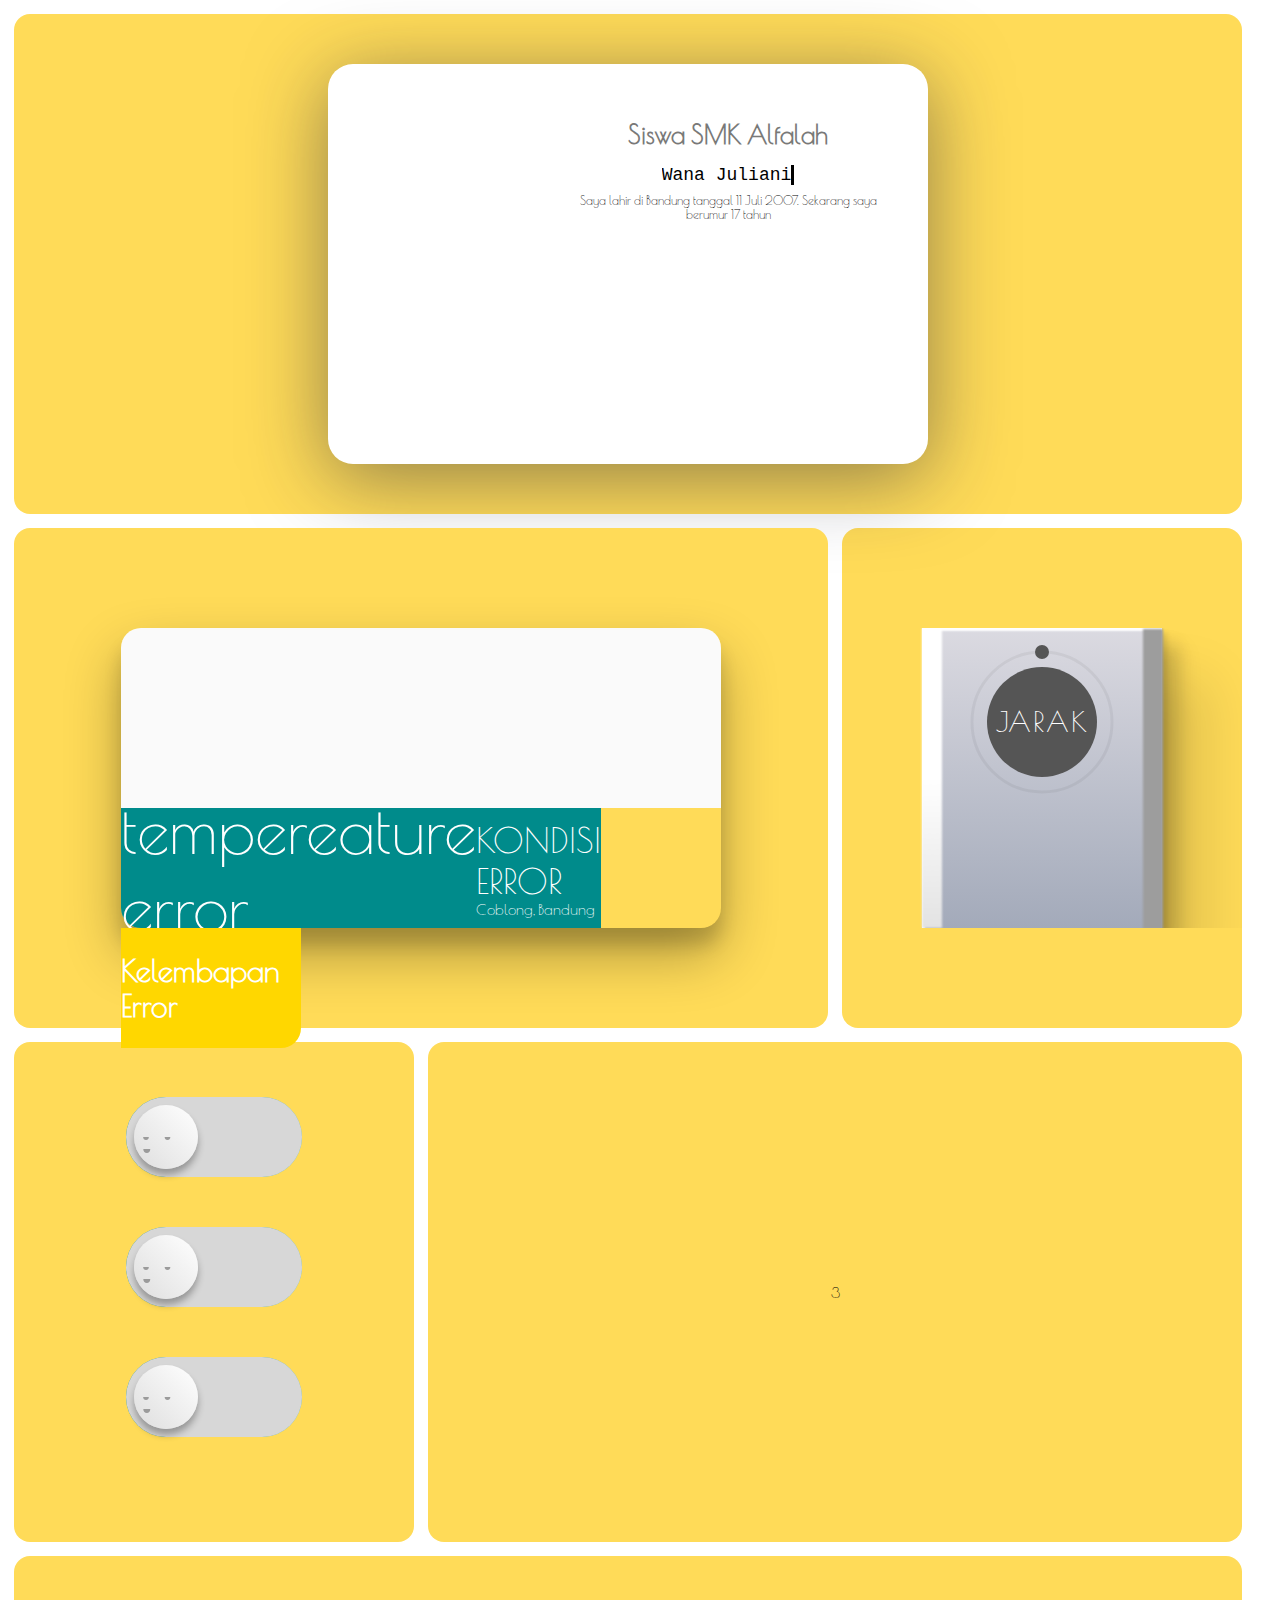
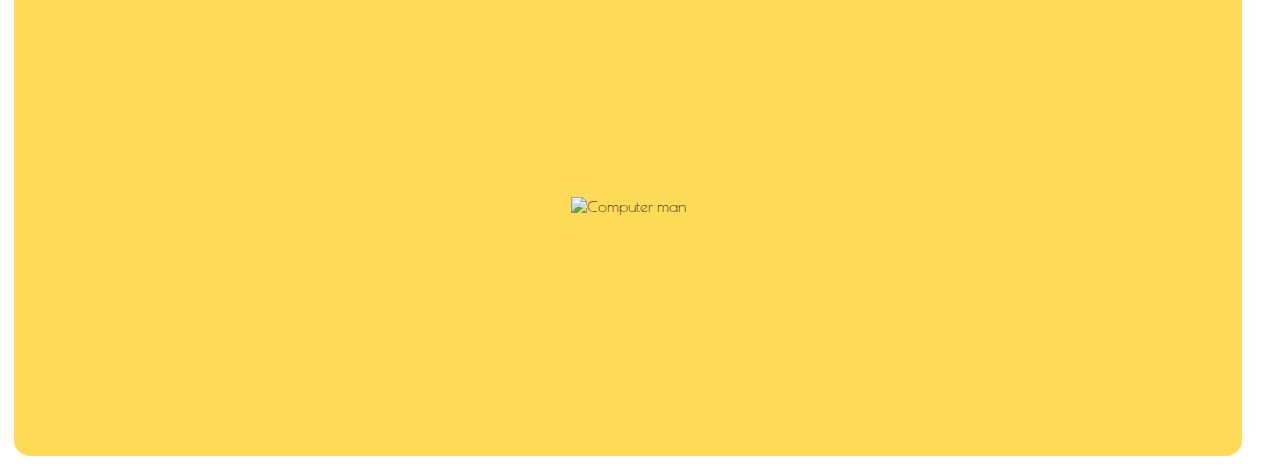
==== index.html @ cce50563 "Add files via upload" ====
<!DOCTYPE html>
<html lang="en">
  <head>
    <meta charset="UTF-8" />
    <meta name="viewport" content="width=device-width, initial-scale=1.0" />
    <link rel="stylesheet" href="style.css">
    <title>Bento latihan</title>
  </head>
  <body>
    <main class="bento_box">
      <div class="bento_container" variant-1>
        <div class="bento_item" style="--rows: 3; --columns: 1">
            <div class="button-display">
            <div class="checkbox-wrapper-5">
                <div class="check">
                  <input id="checkbox-1" type="checkbox" onclick="toggleLED()">
                  <label for="checkbox-1"></label>
                </div>
              </div>
            <div class="checkbox-wrapper-5">
                <div class="check">
                  <input id="checkbox-2" type="checkbox" onclick="toggleLED()">
                  <label for="checkbox-2"></label>
                </div>
              </div>
            <div class="checkbox-wrapper-5">
                <div class="check">
                  <input id="checkbox-3" type="checkbox" onclick="toggleLED()">
                  <label for="checkbox-3"></label>
                </div>
              </div>
            </div>
        </div>
        <div class="bento_item" style="--rows: 3; --columns: span 2">
            3
        </div>
        <div class="bento_item" style="--rows: 2; --columns: 3/4">
            <div class="bar_container">
                <div class="bar_box">
                  <div class="bar_shadow"></div>
                  <div class="bar_content">
                    <div class="bar_percent" data-text="Jarak" style="--num: 0">
                      <div class="bar_dot"></div>
                      <svg>
                        <circle cx="70" cy="70" r="70"></circle>
                        <circle cx="70" cy="70" r="70"></circle>
                      </svg>
                    </div>
                    <div class="bar_number">
                      <h2 id="nilaisuhu">0 <span>C</span></h2>
                    </div>
                  </div>
                </div>
              </div>
        </div>
        <div class="bento_item" style="--rows: span 1; --columns: span 3">
          <img src="https://img1.picmix.com/output/stamp/normal/6/4/6/7/637646_3f2a5.gif" alt="Computer man">
        </div>
        <div class="bento_item" style="--rows: 1; --columns: span 3">
            <center>
                <div class="card">
                  <div class="card-text">
                    <div class="portada"></div>
                    <div class="title-total">
                      <div class="title">Siswa SMK Alfalah</div>
                      <div class="typing-demo">Wana Juliani</div>
    
                      <div class="desc">
                        Saya lahir di Bandung tanggal 11 Juli 2007. Sekarang saya
                        berumur 17 tahun
                      </div>
                      <div class="actions">
                        <button><i class="far fa-heart"></i></button>
                        <button><i class="far fa-envelope"></i></button>
                        <button><i class="fas fa-user-friends"></i></button>
                      </div>
                    </div>
                  </div>
                </div>
              </center>
        </div>
        <div class="bento_item" style="--rows: 2; --columns: span 2">
            <div class="widget_container">
                <article class="widget">
                    <div class="weatherIcon" id="weatherIcon">
                        <i class="wi wi-cloud"></i>
                    </div>
                    <div class="weatherInfo">
                        <div class="temperature" id="tempID">
                            <span>tempereature error</span>
                        </div>
                        <div class="description">
                            <div class="weatherCondition" id="conditionID"> Kondisi Error</div>
                            <div class="location" id="locationID"> Coblong, Bandung</div>
                        </div>
                    </div>
                    <div class="humid" id="humidID"> Kelembapan Error</div>
                </article>
              </div>
        </div>
      </div>
    </main>
  </body>
  <script src="https://code.jquery.com/jquery-3.3.1.slim.min.js" integrity="sha384-q8i/X+965DzO0rT7abK41JStQIAqVgRVzpbzo5smXKp4YfRvH+8abtTE1Pi6jizo" crossorigin="anonymous"></script>
  <script src="https://cdn.jsdelivr.net/npm/popper.js@1.14.6/dist/umd/popper.min.js" integrity="sha384-wHAiFfRlMFy6i5SRaxvfOCifBUQy1xHdJ/yoi7FRNXMRBu5WHdZYu1hA6ZOblgut" crossorigin="anonymous"></script>
  <script src="https://cdn.jsdelivr.net/npm/bootstrap@4.2.1/dist/js/bootstrap.min.js" integrity="sha384-B0UglyR+jN6CkvvICOB2joaf5I4l3gm9GU6Hc1og6Ls7i6U/mkkaduKaBhlAXv9k" crossorigin="anonymous"></script>
  
  <script src="https://cdnjs.cloudflare.com/ajax/libs/jquery/3.6.0/jquery.min.js"></script>
  <script src="https://cdn.jsdelivr.net/npm/bootstrap@5.2.0-beta1/dist/js/bootstrap.bundle.min.js"></script>
  <script src="https://cdnjs.cloudflare.com/ajax/libs/js-polyfills/0.1.43/polyfill.min.js"></script>

  <script src="https://www.gstatic.com/firebasejs/7.20.0/firebase-app.js"></script>
  <script src="https://www.gstatic.com/firebasejs/7.20.0/firebase-analytics.js"></script>
  <script src="https://www.gstatic.com/firebasejs/7.20.0/firebase-auth.js"></script>
  <script src="https://www.gstatic.com/firebasejs/7.20.0/firebase-database.js"></script>
  <script type="module"> //fungsi module ini supaya di private
    // Import the functions you need from the SDKs you need
    import { initializeApp } from "https://www.gstatic.com/firebasejs/11.6.0/firebase-app.js";
    import { getDatabase, ref, onValue, set } from "https://www.gstatic.com/firebasejs/11.6.0/firebase-database.js";
    // TODO: Add SDKs for Firebase products that you want to use
    // https://firebase.google.com/docs/web/setup#available-libraries

    // Your web app's Firebase configuration
    const firebaseConfig = {
      apiKey: "AIzaSyC9MPGLkgx3PmyW51H5yeWU5p5nCiyGgio",
      authDomain: "cobafirebasearduino.firebaseapp.com",
      databaseURL: "https://cobafirebasearduino-default-rtdb.asia-southeast1.firebasedatabase.app",
      projectId: "cobafirebasearduino",
      storageBucket: "cobafirebasearduino.firebasestorage.app",
      messagingSenderId: "455802594258",
      appId: "1:455802594258:web:f74f4622057d3cdf2b9e0b"
    };

    // Initialize Firebase
    const app = initializeApp(firebaseConfig);
    const db = getDatabase(app);
    const ledRef = ref(db, 'aktuator');
    const dhtRef = ref(db, 'Suhu');
    const usRef = ref(db, 'Sensor'); //nama tabel

    // WIDGET SCRIPT START
    //variabel untuk suhu dan kelembapan
    let humidity = 23; //nilai awal kelembapan
    let temperature = 20; //nilai awal suhu
    //variable untuk mengatur nilai suhu
    let jarakValue = 50;

    //fungsi mengganti tulisan berdasarkan suhu
    function updateWeatherCondition(tempValue){
        const conditionElement  = document.getElementById("conditionID");

        //buat mengganti tulisan
        if (tempValue > 0 && tempValue <= 19  ) {
            conditionElement.textContent = "Dingin";
        }else if(tempValue >= 20 && tempValue <= 30) {
            conditionElement.textContent = "Sedang";
        }else if (tempValue >= 31 ){
            conditionElement.textContent = "Panas";
        }
    }

    //fungsi untuk update suhu, kelembapan dan icon
    function updateWeather(humidValue, tempValue){
        const temperatureElement = document.getElementById("tempID");
        const humidElement = document.getElementById("humidID");
        const iconElement = document.getElementById("weatherIcon");

        //update suhu
        temperatureElement.innerHTML = `<span>${tempValue}&deg;C</span>`;
        //update kelembapan
        humidElement.textContent = `${humidValue}%`;
        //update icon
        let iconClass = "wi wi-refresh";
        if (humidValue >= 0 && humidValue <= 20){
            iconClass = "wi wi-day-cloudy"; //cerah 
        } else if (humidValue >= 21 && humidValue <= 50){
            iconClass = "wi wi-day-fog"; //kabut
        } else if (humidValue > 51 ){
            iconClass = "wi wi-day-thunderstorm"; //hujan gede
        }

        //untuk mengganti class
        iconElement.innerHTML = `<i class="${iconClass}"></i>`;
        updateWeatherCondition(tempValue);
    }

    // updateWeather(humidity, temperature);
    // WIDGET SCRIPT END

    //untuk mengubah status led 
    //onValue berfungsi untuk mengambil data dari firebase
    //snapshot berfungsi untuk mengambil data secara realtime
    onValue(ledRef, (snapshot) => {
      const led = snapshot.val();
      if (snapshot.exists()){
        Object.keys(led).forEach((key, index)=>{
        document.getElementById(`checkbox-${index+1}`).checked = led[key] === 1;
      });
    }console.log('status LED berubah', Object.values(led));
    });

    //untuk  dht
    onValue(dhtRef, (snapshot) => {
      if (snapshot.exists()){
        //ketika data tidak kosong maka perintah ini dijalankan
        const data = snapshot.val();
       temperature = data.t;
       humidity = data.h;
       console.log("Temperature update", temperature);
       console.log("Kelembapan update", humidity);
       updateWeather(humidity, temperature);
      } else {
        //ketika data kosong atau 0 maka data ini dijalankan
        console.log("Data DHT tidak ada");}
    }, (error) => {
      //jika error data ini yang dijalankan
      console.log("error baca data DHT");
    });

    //untuk mengambil data sensor ultrasonic
    onValue(usRef, (snapshot) => {
      if (snapshot.exists()){
        const data = snapshot.val();
        let nilaiJarak = data.jarak;
        console.log("jarak berubah", nilaiJarak);

        //untuk mengganti css --num
        const barPercentElement = document.querySelector(".bar_percent");
        barPercentElement.style.setProperty("--num", nilaiJarak);

        const percentageElement = document.getElementById("nilaisuhu");
        percentageElement.textContent = `${nilaiJarak} cm`;
      } else {
        console.log("data ultrasonic tidak ada");
      }
    });


    //window fungsinya mengubah yang tadinya private menjadi public
    window.toggleLED = () => {
      const ledState = [1, 2, 3].map(i => document.getElementById(`checkbox-${i}`).checked ? 1 : 0);
      
      set(ledRef, {
        led1: ledState[0],
        led2: ledState[1],
        led3: ledState[2]
      }).then(() => console.log("LED state updated in Firebase"))
        .catch(() => console.log("Failed to update LED state"));
    }
  </script>
</html>
---- style.css ----
@import url(https://fonts.googleapis.com/css?family=Poiret+One);
    @import url(https://cdnjs.cloudflare.com/ajax/libs/weather-icons/2.0.9/css/weather-icons.min.css);
      body {
        padding: 0;
        margin: 0;
      }

      .bento_box {
        display: flex;
        flex-wrap: wrap;
        gap: 1ch;
        padding: 1ch;
        min-block-size: 100vh;
      }

      .bento_container {
        display: grid;
        grid-template-rows: 500px 500px 500px 500px ;
        gap: 1ch;
        min-height: inherit;
        flex: 2 0 320px;
      }

      .bento_container[variant-1] {
        grid-template-columns: 400px 400px 400px;

        --bg: #FFDB58;
        /* --bg: #8db0be; */
        /* background: rgb(212,230,235);
        background: radial-gradient(circle, rgba(212,230,235,0.6392682072829132) 0%, rgba(0,212,255,0.6448704481792717) 100%); */
        /*  */
        /* background: rgb(212,230,235);
background: radial-gradient(circle, rgba(212,230,235,0.6392682072829132) 0%, rgba(0,212,255,0.42638305322128855) 100%); */
      }

      .bento_item {
        height: 100%;
        width: 100%;
        background-color: var(--bg);
        grid-column: var(--columns, span 1);
        grid-row: var(--rows, span 1);
        border-radius: 1rem;
        display: grid;
        position: relative;
        place-items: center;
      }

      /* PROFILE CARD START */
      .card {
        background: #fff;
        border-radius: 4px;
        box-shadow: 0px 14px 80px rgba(34, 35, 58, 0.5);
        max-width: 600px;
        height: 400px;
        display: flex;
        flex-direction: row;
        border-radius: 25px;
        position: relative;
      }
      .card h2 {
        margin: 0;
        padding: 0 1rem;
      }
      .card .title {
        padding: 1rem;
        text-align: center;
        color: rgb(121, 121, 120);
        font-weight: bold;
        font-size: 25px;
      }
      .card .desc {
        padding: 0.5rem 1rem;
        font-size: 12px;
      }
      .card .actions {
        display: grid;
        grid-template-columns: repeat(3, 1fr);
        align-items: center;
        padding: 0.5rem 1rem;
      }
      .card svg {
        width: 85px;
        height: 85px;
        margin: 0 auto;
      }

      .img-avatar {
        width: 80px;
        height: 80px;
        position: absolute;
        border-radius: 50%;
        border: 6px solid white;
        background-image: linear-gradient(-60deg, #16a085 0%, #f4d03f 100%);
        top: 15px;
        left: 85px;
      }

      .card-text {
        display: grid;
        grid-template-columns: 1fr 2fr;
      }

      .title-total {
        padding: 2.5em 1.5em 1.5em 1.5em;
      }

      path {
        fill: white;
      }

      .img-portada {
        width: 100%;
      }

      .portada {
        width: 100%;
        height: 100%;
        border-top-left-radius: 20px;
        border-bottom-left-radius: 20px;
        background-image: url("https://res.cloudinary.com/jerrick/image/upload/c_scale,f_jpg,q_auto/669b6d90fedb49001d542994.jpg");
        background-position: bottom center;
        background-size: cover;
      }

      button {
        border: none;
        background: none;
        font-size: 24px;
        color: #8bc34a;
        cursor: pointer;
        transition: 0.5s;
        
      }

      button:hover {
          color: #4caf50;
          transform: rotate(22deg);
        }

      .wrapper {
        height: 100vh;
        /* /This part is important for centering/ */
        display: grid;
        place-items: center;
      }

      .typing-demo {
        width: 12ch;
        animation: typing 2s steps(22), blink 0.5s step-end infinite alternate;
        white-space: nowrap;
        overflow: hidden;
        border-right: 3px solid;
        font-family: monospace;
        font-size: 18px;
      }

      @keyframes typing {
        from {
          width: 0;
        }
      }

      @keyframes blink {
        50% {
          border-color: transparent;
        }
      }
      /* PROFILE CARD END */
      /* CHECKBOX  START */
      .checkbox-wrapper-5 .check {
      --size: 80px;
    
      margin-bottom: 50px;
      position: relative;
      background: linear-gradient(90deg,  #078898, #66B9BF);
      line-height: 0;
      perspective: 400px;
      font-size: var(--size);
    }
  
    .checkbox-wrapper-5 .check input[type="checkbox"],
    .checkbox-wrapper-5 .check label,
    .checkbox-wrapper-5 .check label::before,
    .checkbox-wrapper-5 .check label::after,
    .checkbox-wrapper-5 .check {
      appearance: none;
      display: inline-block;
      border-radius: var(--size);
      border: 0;
      transition: .35s ease-in-out;
      box-sizing: border-box;
      cursor: pointer;
    }
  
    .checkbox-wrapper-5 .check label {
      width: calc(2.2 * var(--size));
      height: var(--size);
      background: #d7d7d7;
      overflow: hidden;
    }
  
    .checkbox-wrapper-5 .check input[type="checkbox"] {
      position: absolute;
      z-index: 1;
      width: calc(.8 * var(--size));
      height: calc(.8 * var(--size));
      top: calc(.1 * var(--size));
      left: calc(.1 * var(--size));
      background: linear-gradient(45deg, #dedede, #ffffff);
      box-shadow: 0 6px 7px rgba(0,0,0,0.3);
      outline: none;
      margin: 0;
    }
  
    .checkbox-wrapper-5 .check input[type="checkbox"]:checked {
      left: calc(1.3 * var(--size));
    }
  
    .checkbox-wrapper-5 .check input[type="checkbox"]:checked + label {
      background: transparent;
    }
  
    .checkbox-wrapper-5 .check label::before,
    .checkbox-wrapper-5 .check label::after {
      content: "· ·";
      position: absolute;
      overflow: hidden;
      left: calc(.15 * var(--size));
      top: calc(.5 * var(--size));
      height: var(--size);
      letter-spacing: calc(-0.04 * var(--size));
      color: #9b9b9b;
      font-family: "Times New Roman", serif;
      z-index: 2;
      font-size: calc(.6 * var(--size));
      border-radius: 0;
      transform-origin: 0 0 calc(-0.5 * var(--size));
      backface-visibility: hidden;
    }
  
    .checkbox-wrapper-5 .check label::after {
      content: "●";
      top: calc(.65 * var(--size));
      left: calc(.2 * var(--size));
      height: calc(.1 * var(--size));
      width: calc(.35 * var(--size));
      font-size: calc(.2 * var(--size));
      transform-origin: 0 0 calc(-0.4 * var(--size));
    }
  
    .checkbox-wrapper-5 .check input[type="checkbox"]:checked + label::before,
    .checkbox-wrapper-5 .check input[type="checkbox"]:checked + label::after {
      left: calc(1.55 * var(--size));
      top: calc(.4 * var(--size));
      line-height: calc(.1 * var(--size));
      transform: rotateY(360deg);
    }
  
    .checkbox-wrapper-5 .check input[type="checkbox"]:checked + label::after {
      height: calc(.16 * var(--size));
      top: calc(.55 * var(--size));
      left: calc(1.6 * var(--size));
      font-size: calc(.6 * var(--size));
      line-height: 0;
    }
      /* CHECKBOX  END */

      :root {
        --num: 0;
        /* fungsinya sebagai nilai default suhu */
      }
      .bar_container {
        width: 100%;
        display: flex;
        justify-content: center;
        align-items: center;
        flex-wrap: wrap;
        gap: 80px 100px;
        overflow: hidden;
        /* background: #cfd1e167; */
        box-sizing: border-box;
      }
      .bar_box {
        position: relative;
        width: 240px;
        height: 300px;
        display: flex;
        justify-content: center;
        align-items: center;
      }

      .bar_box::before {
        content: "";
        position: absolute;
        top: 0;
        left: 0;
        width: 20px;
        height: 100%;
        background: linear-gradient(#fff, #fff, #e3e3e3);
        filter: blur(1px);
        z-index: 1;
      }

      .bar_box::after {
        content: "";
        position: absolute;
        top: 1px;
        right: -1px;
        width: 20px;
        height: 100%;
        background: #9d9d9d;
        filter: blur(1px);
        z-index: 1;
      }

      .bar_box .bar_shadow {
        position: absolute;
        width: 100%;
        height: 0%;
        background: #eee;
      }

      .bar_box .bar_shadow::before {
        content: "";
        position: absolute;
        top: 0;
        left: calc(100% + 5px);
        width: 100%;
        height: 200%;
        background: linear-gradient(rgba(0, 0, 0, 0.075), transparent);
        transform: skewX(45deg);
      }

      .bar_box .bar_shadow::after {
        content: "";
        position: absolute;
        bottom: -200%;
        left: calc(100% + 15px);
        width: 100%;
        height: 200%;
        background: linear-gradient(rgba(0, 0, 0, 0.075), transparent);
        transform: skewX(45deg);
      }

      .bar_box .bar_content {
        position: relative;
        width: 100%;
        height: 100%;
        background: linear-gradient(#dbdae1, #a3aaba);
        box-shadow: 5px 5px 5px rgba(0, 0, 0, 0.1),
          15px 15px 15px rgba(0, 0, 0, 0.1), 20px 20px 20px rgba(0, 0, 0, 0.1),
          50px 50px 50px rgba(0, 0, 0, 0.1), inset 3px 3px 2px #fff;
        display: flex;
        flex-direction: column;
        justify-content: center;
        align-items: center;
      }

      .bar_box .bar_content .bar_percent {
        position: relative;
        width: 150px;
        height: 150px;
      }

      .bar_box .bar_content .bar_percent::before {
        content: attr(data-text);
        position: absolute;
        inset: 20px;
        background: #555;
        border-radius: 50%;
        display: flex;
        justify-content: center;
        align-items: center;
        color: #fff;
        font-size: 1.75rem;
        letter-spacing: 0.1rem;
        text-transform: uppercase;
      }

      .bar_box .bar_content .bar_percent svg {
        position: relative;
        width: 150px;
        height: 150px;
        transform: rotate(270deg);
      }

      .bar_box .bar_content .bar_percent svg circle {
        width: 100%;
        height: 100%;
        fill: transparent;
        stroke-width: 3;
        stroke: rgba(0, 0, 0, 0.05);
        transform: translate(5px, 5px);
      }

      .bar_box .bar_content .bar_percent svg circle:nth-child(2) {
        stroke: #555;
        stroke-dasharray: 440;
        stroke-dashoffset: calc(440 - (440 * var(--num)) / 100);
        opacity: 0;
        animation: fadeIn 1s linear forwards;
        animation-delay: 2.5s;
      }

      @keyframes fadeIn {
        0% {
          opacity: 0;
        }
        100% {
          opacity: 1;
        }
      }

      .bar_box .bar_content .bar_percent .bar_dot {
        position: absolute;
        inset: 5px;
        z-index: 10;
        animation: animateDot 2s linear forwards;
      }

      @keyframes animateDot {
        0% {
          transform: rotate(0deg);
        }
        100% {
          transform: rotate(calc(3.6deg * var(--num)));
        }
      }

      .bar_box .bar_content .bar_percent .bar_dot::before {
        content: "";
        position: absolute;
        top: -7px;
        left: 50%;
        transform: translateX(-50%);
        width: 14px;
        height: 14px;
        background: #555;
        border-radius: 50%;
      }

      .bar_box .bar_content .bar_number {
        position: relative;
        inset: 0;
        opacity: 0;
        animation: fadeIn 1s linear forwards;
        animation-delay: 2.5s;
      }

      .bar_box .bar_content .bar_number h2 {
        font-size: 2.5rem;
        color: #555;
      }

      .bar_box .bar_content .bar_number h2 span {
        font-weight: 300;
        font-size: 1.5rem;
      }

      /* style widget start */

  
        /* 20px: 20px; */
  
        body {
          font-family: Poiret One;
        }
        .widget {
          position: relative;
          top: 50%;
          left: 50%;
          display: flex;
          height: 300px;
          width: 600px;
          transform: translate(-50%, -50%);
          flex-wrap: wrap;
          cursor: pointer;
          border-radius: 20px;
          box-shadow: 0 27px 55px 0 rgba(0, 0, 0, 0.3),
            0 17px 17px 0 rgba(0, 0, 0, 0.15);
        }
        
  
          .weatherIcon {
            flex: 1 100%;
            height: 60%;
            border-top-left-radius: 20px;
            border-top-right-radius: 20px;
            background: #fafafa;
            font-family: weathericons;
            display: flex;
            align-items: center;
            justify-content: space-around;
            font-size: 100px;
  
           
          }
          i {
              padding-top: 30px;
            }
  
          .weatherInfo {
            flex: 0 0 70%;
            height: 40%;
            /* background: #080705; */
            background: #008B8B;
            border-bottom-left-radius: 20px;
            display: flex;
            align-items: center;
            color: white;
          }
  
        .temperature {
              flex: 0 0 40%;
              width: 100%;
              font-size: 65px;
              display: flex;
              justify-content: space-around;
            }
  
            .description {
              flex: 0 60%;
              display: flex;
              flex-direction: column;
              width: 100%;
              height: 100%;
              justify-content: center;
            }
  
              .weatherCondition {
                text-transform: uppercase;
                font-size: 35px;
                font-weight: 100;
              }
  
              .location {
                font-size: 15px;
              }
            
          
  
          .humid {
            flex: 0 0 30%;
            height: 40%;
            /* background: #70c1b3; */
            background: #FFD700;
            border-bottom-right-radius: 20px;
            display: flex;
            justify-content: space-around;
            align-items: center;
            color: white;
            font-size: 30px;
            font-weight: 800;
          }
        
  
        p {
          position: fixed;
          bottom: 0%;
          right: 2%;
        }
          a {
            text-decoration: none;
            color: #e4d6a7;
            font-size: 10px;
          }

        .widget_container {
          padding: 0;
          margin: 150px auto;
          height: 100px;
          width: 600px;
        }
          /* style widget end */
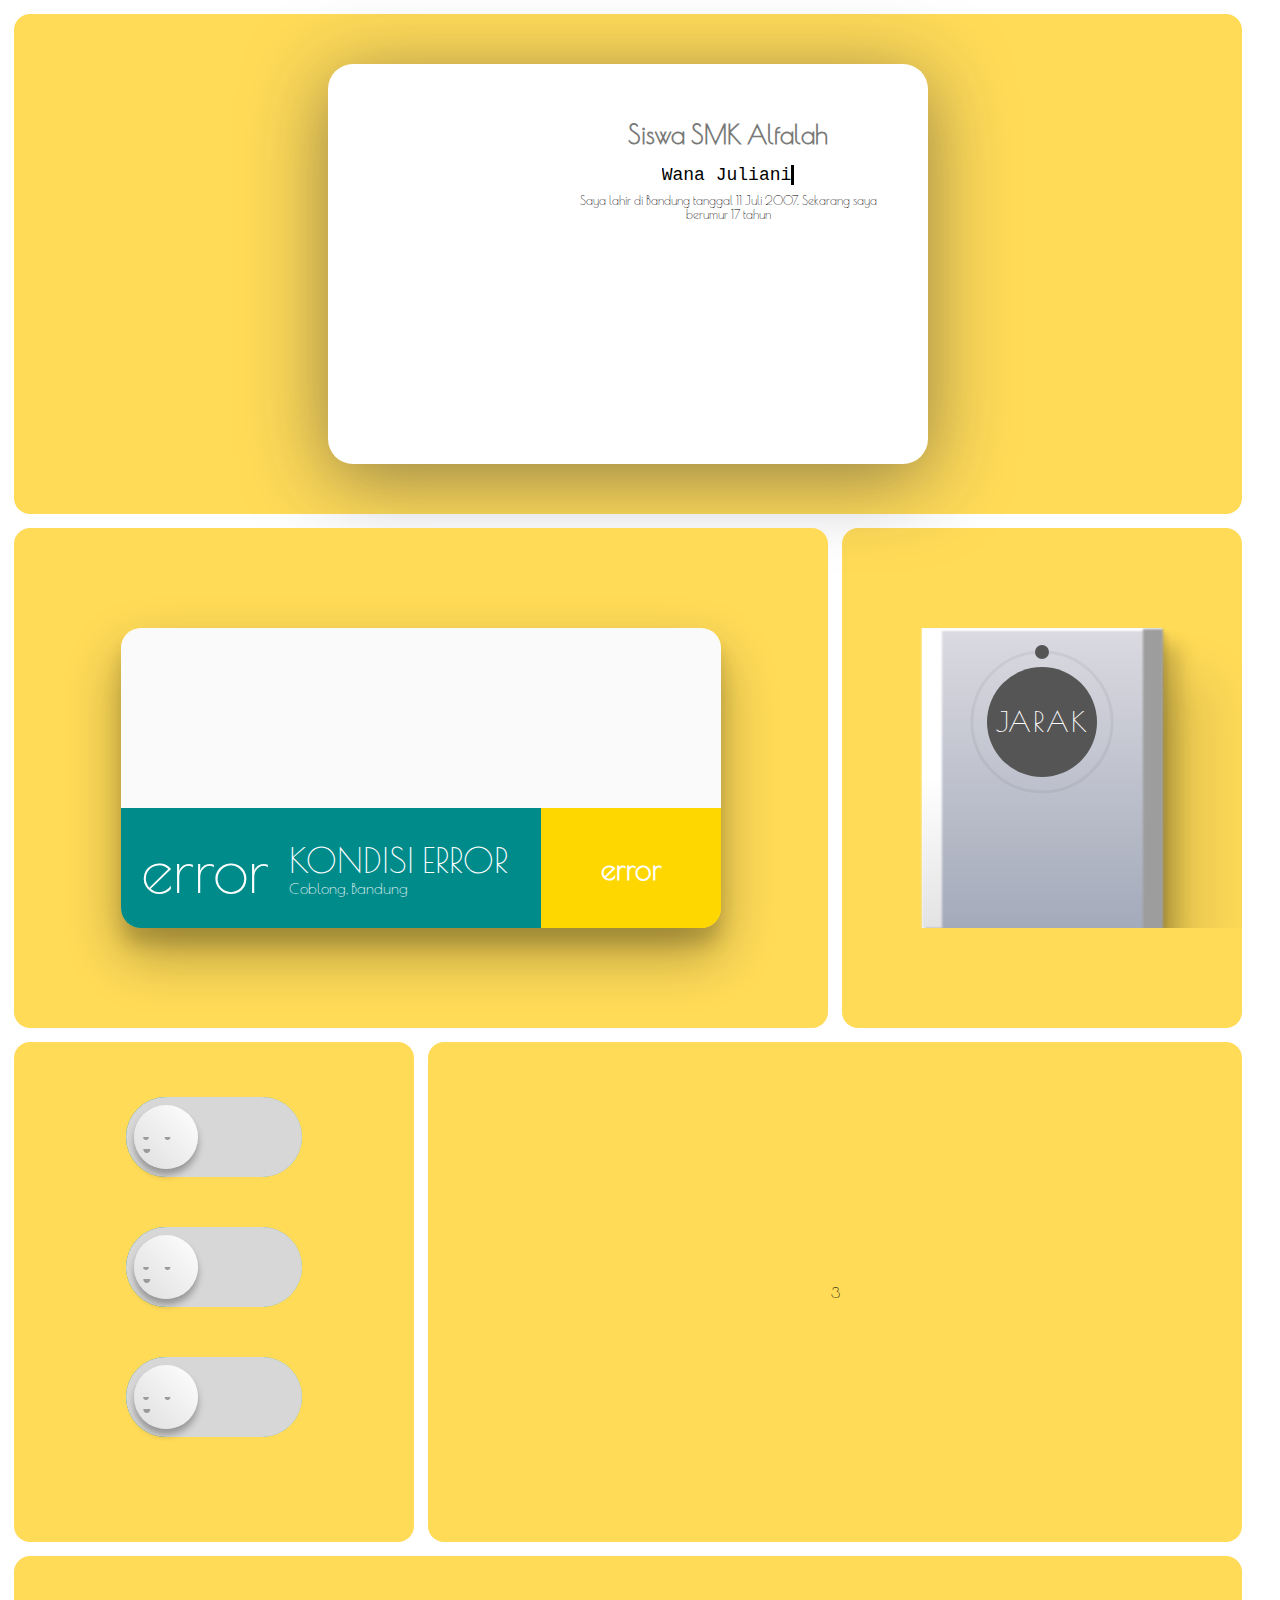
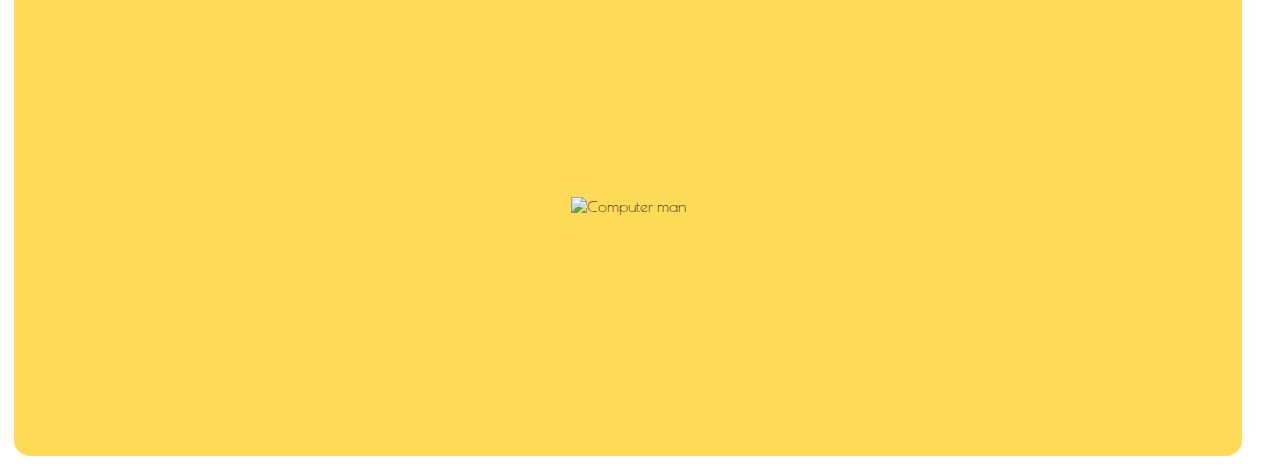
==== commit 16694a12: "Update index.html" ====
--- a/index.html
+++ b/index.html
@@ -87,14 +87,14 @@
                     </div>
                     <div class="weatherInfo">
                         <div class="temperature" id="tempID">
-                            <span>tempereature error</span>
+                            <span>error</span>
                         </div>
                         <div class="description">
                             <div class="weatherCondition" id="conditionID"> Kondisi Error</div>
                             <div class="location" id="locationID"> Coblong, Bandung</div>
                         </div>
                     </div>
-                    <div class="humid" id="humidID"> Kelembapan Error</div>
+                    <div class="humid" id="humidID"> error </div>
                 </article>
               </div>
         </div>
@@ -248,4 +248,4 @@
         .catch(() => console.log("Failed to update LED state"));
     }
   </script>
-</html>+</html>
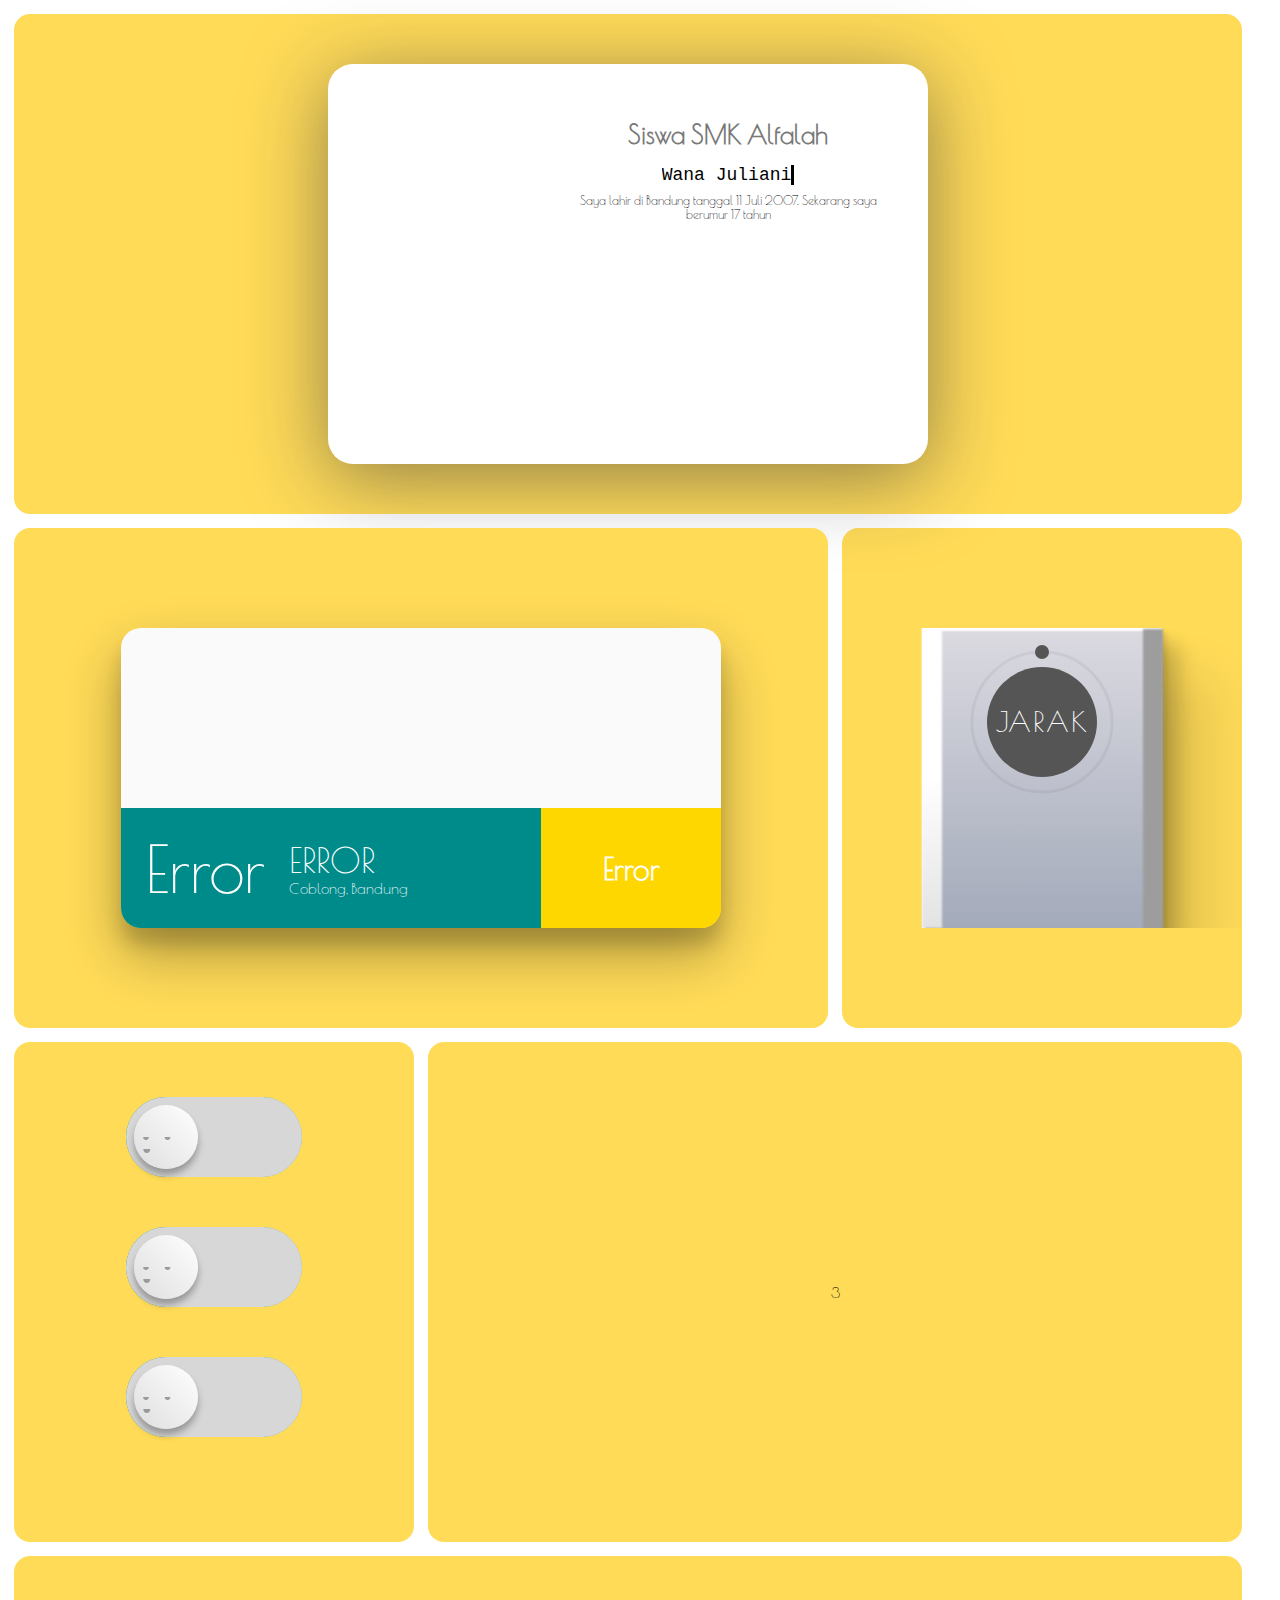
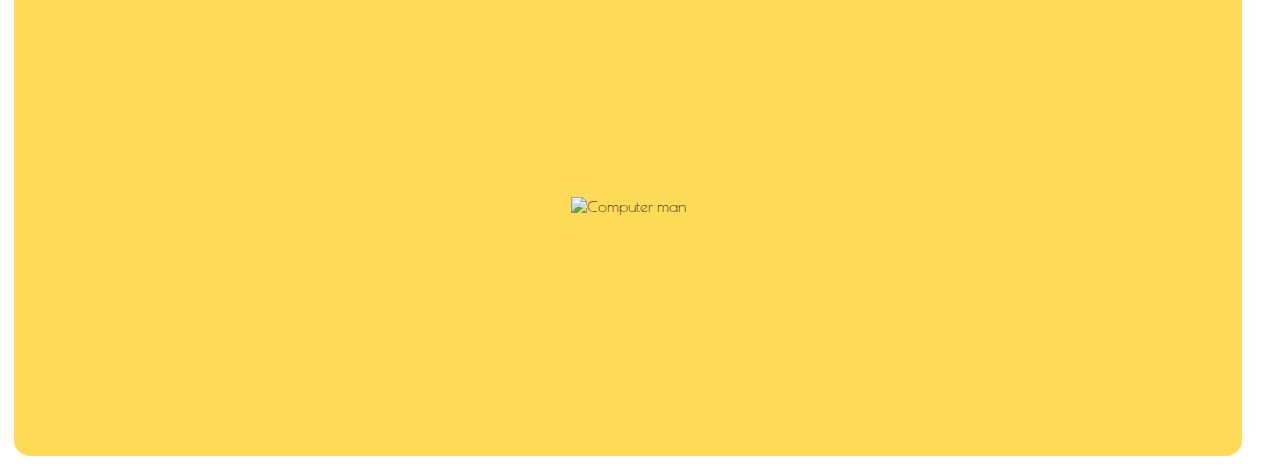
==== commit a8dbf84d: "Update index.html" ====
--- a/index.html
+++ b/index.html
@@ -87,14 +87,14 @@
                     </div>
                     <div class="weatherInfo">
                         <div class="temperature" id="tempID">
-                            <span>error</span>
+                            <span>Error</span>
                         </div>
                         <div class="description">
-                            <div class="weatherCondition" id="conditionID"> Kondisi Error</div>
+                            <div class="weatherCondition" id="conditionID"> Error</div>
                             <div class="location" id="locationID"> Coblong, Bandung</div>
                         </div>
                     </div>
-                    <div class="humid" id="humidID"> error </div>
+                    <div class="humid" id="humidID"> Error </div>
                 </article>
               </div>
         </div>
